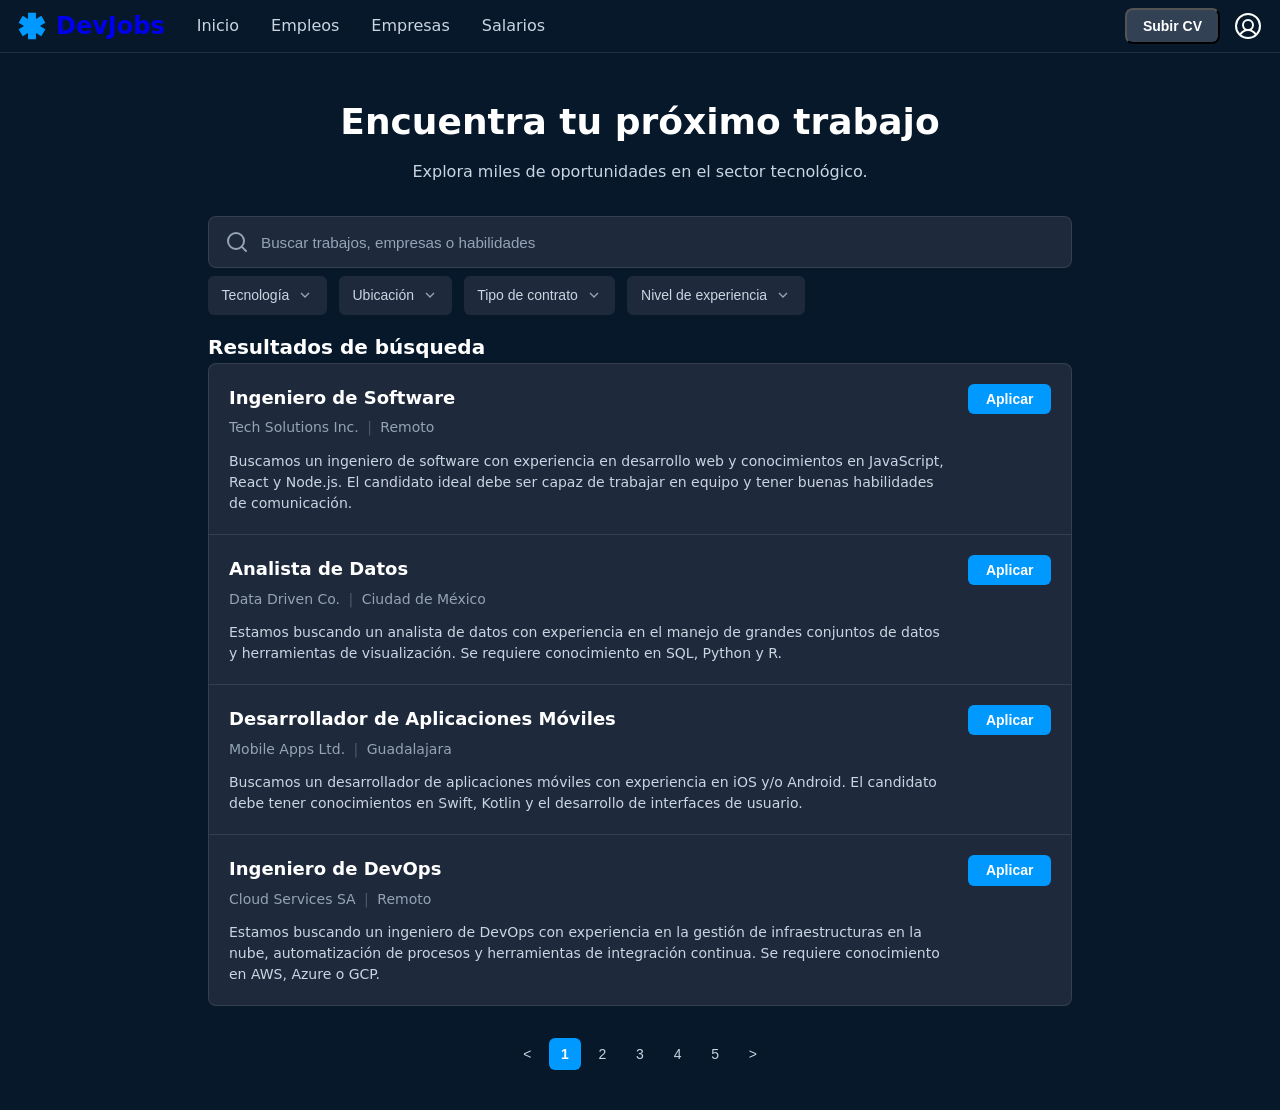
==== buscar.html @ 7b13c93d "Deleting 'todos' from dropdown-menu" ====
<!DOCTYPE html>
<html lang="es">

<head>
  <title>DevJobs - Buscar Empleos</title>

  <meta charset="UTF-8">
  <meta name="viewport" content="width=device-width, initial-scale=1.0">
  <meta name="description" content="Busca las mejores ofertas de trabajo para desarrolladores en DevJobs.">

  <link rel="stylesheet" href="./css/buscar.css" />
</head>

<body>
  <header>
    <a href="buscar.html">
      <h1>
        <svg class="h-8 w-8 text-primary" fill="none" viewBox="0 0 48 48" xmlns="http://www.w3.org/2000/svg">
          <path clip-rule="evenodd" d="M12.0799 24L4 19.2479L9.95537 8.75216L18.04 13.4961L18.0446 4H29.9554L29.96 13.4961L38.0446 8.75216L44 19.2479L35.92 24L44 28.7521L38.0446 39.2479L29.96 34.5039L29.9554 44H18.0446L18.04 34.5039L9.95537 39.2479L4 28.7521L12.0799 24Z" fill="currentColor" fill-rule="evenodd"></path>
        </svg>
        DevJobs
      </h1>
    </a>

    <nav>
      <a href="index.html">Inicio</a>
      <a href="empleos.html">Empleos</a>
      <a href="empresas.html">Empresas</a>
      <a href="salarios.html">Salarios</a>
    </nav>

    <div>
      <button type="button">Subir CV</button>
      <a href="perfil.html">
        <svg xmlns="http://www.w3.org/2000/svg" width="24" height="24" fill="#ffffff" viewBox="0 0 256 256"><path d="M128,24A104,104,0,1,0,232,128,104.11,104.11,0,0,0,128,24ZM74.08,197.5a64,64,0,0,1,107.84,0,87.83,87.83,0,0,1-107.84,0ZM96,120a32,32,0,1,1,32,32A32,32,0,0,1,96,120Zm97.76,66.41a79.66,79.66,0,0,0-36.06-28.75,48,48,0,1,0-59.4,0,79.66,79.66,0,0,0-36.06,28.75,88,88,0,1,1,131.52,0Z"></path></svg>
      </a>
    </div>
  </header>

  <main>
    <!-- Hero / Buscador -->
    <section class="hero-section">
      <h2>Encuentra tu próximo trabajo</h2>
      <p>Explora miles de oportunidades en el sector tecnológico.</p>

      <form role="search">
        <div>
          <svg xmlns="http://www.w3.org/2000/svg" width="24" height="24" viewBox="0 0 24 24" fill="none"
            stroke="currentColor" stroke-width="2" stroke-linecap="round" stroke-linejoin="round">
            <circle cx="11" cy="11" r="8"></circle>
            <line x1="21" y1="21" x2="16.65" y2="16.65"></line>
          </svg>
          <input required type="text" placeholder="Buscar trabajos, empresas o habilidades">
        </div>
      </form>
    </section>

    <!-- Filtros -->
    <section class="filters-section">

      <!-- Filtro Tecnología -->
      <div class="dropdown">
        <button class="dropdown-btn" type="button" data-default="Tecnología">
          <span>Tecnología</span>
          <svg xmlns="http://www.w3.org/2000/svg" width="16" height="16" viewBox="0 0 24 24" fill="none" stroke="currentColor" stroke-width="2"><path d="m6 9 6 6 6-6"/></svg>
        </button>
        <ul class="dropdown-menu" data-filter="technology">
        </ul>
      </div>

      <!-- Filtro Ubicación -->
      <div class="dropdown">
        <button class="dropdown-btn" type="button" data-default="Ubicación">
          <span>Ubicación</span>
          <svg xmlns="http://www.w3.org/2000/svg" width="16" height="16" viewBox="0 0 24 24" fill="none" stroke="currentColor" stroke-width="2"><path d="m6 9 6 6 6-6"/></svg>
        </button>
        <ul class="dropdown-menu" data-filter="location">
        </ul>
      </div>

      <!-- Filtro Tipo de contrato -->
      <div class="dropdown"> 
        <button class="dropdown-btn" type="button" data-default="Tipo de contrato">
          <span>Tipo de contrato</span>
          <svg xmlns="http://www.w3.org/2000/svg" width="16" height="16" viewBox="0 0 24 24" fill="none" stroke="currentColor" stroke-width="2"><path d="m6 9 6 6 6-6"/></svg>
        </button>
        <ul class="dropdown-menu" data-filter="contract">
        </ul> 
      </div>

      <!-- Filtro Nivel de experiencia -->
      <div class="dropdown">
        <button class="dropdown-btn" type="button" data-default="Nivel de experiencia">
          <span>Nivel de experiencia</span>
          <svg xmlns="http://www.w3.org/2000/svg" width="16" height="16" viewBox="0 0 24 24" fill="none" stroke="currentColor" stroke-width="2"><path d="m6 9 6 6 6-6"/></svg>
        </button>
        <ul class="dropdown-menu" data-filter="level">
        </ul>
      </div>

    </section>

    <!-- Lista de Resultados -->
    <section class="results-section">

      <header class="results-header">
        <h2>Resultados de búsqueda</h2>
        <p id="results-counter" hidden>Se encontraron <span id="results-count">0</span> ofertas de empleo</p>
      </header>

      <div role="list" class="job-list">
        
        <article class="job-card" role="listitem">
          <header class="job-card__header">
            <div>
              <h3>Ingeniero de Software</h3>
              <p class="job-card__meta">Tech Solutions Inc. <span>|</span> Remoto</p>
            </div>
            <button type="button" class="btn-apply">Aplicar</button>
          </header>
          <p class="job-card__body">
            Buscamos un ingeniero de software con experiencia en desarrollo web y conocimientos en JavaScript, React y Node.js. El candidato ideal debe ser capaz de trabajar en equipo y tener buenas habilidades de comunicación.
          </p>
        </article>

        <article class="job-card" role="listitem">
          <header class="job-card__header">
            <div>
              <h3>Analista de Datos</h3>
              <p class="job-card__meta">Data Driven Co. <span>|</span> Ciudad de México</p>
            </div>
            <button type="button" class="btn-apply">Aplicar</button>
          </header>
          <p class="job-card__body">
            Estamos buscando un analista de datos con experiencia en el manejo de grandes conjuntos de datos y herramientas de visualización. Se requiere conocimiento en SQL, Python y R.
          </p>
        </article>

        <article class="job-card" role="listitem">
          <header class="job-card__header">
            <div>
              <h3>Desarrollador de Aplicaciones Móviles</h3>
              <p class="job-card__meta">Mobile Apps Ltd. <span>|</span> Guadalajara</p>
            </div>
            <button type="button" class="btn-apply">Aplicar</button>
          </header>
          <p class="job-card__body">
            Buscamos un desarrollador de aplicaciones móviles con experiencia en iOS y/o Android. El candidato debe tener conocimientos en Swift, Kotlin y el desarrollo de interfaces de usuario.
          </p>
        </article>

        <article class="job-card" role="listitem">
          <header class="job-card__header">
            <div>
              <h3>Ingeniero de DevOps</h3>
              <p class="job-card__meta">Cloud Services SA <span>|</span> Remoto</p>
            </div>
            <button type="button" class="btn-apply">Aplicar</button>
          </header>
          <p class="job-card__body">
            Estamos buscando un ingeniero de DevOps con experiencia en la gestión de infraestructuras en la nube, automatización de procesos y herramientas de integración continua. Se requiere conocimiento en AWS, Azure o GCP.
          </p>
        </article>
      </div>
    </section>

    <!-- Paginación -->
    <nav class="pagination" aria-label="Navegación de páginas">
      <button type="button" class="pagination__btn">&lt;</button>
      <button type="button" class="pagination__btn active">1</button>
      <button type="button" class="pagination__btn">2</button>
      <button type="button" class="pagination__btn">3</button>
      <button type="button" class="pagination__btn">4</button>
      <button type="button" class="pagination__btn">5</button>
      <button type="button" class="pagination__btn">&gt;</button>
    </nav>
  </main>

  <script type="module" src="./js/buscar.js"></script>
  <script type="module" src="./js/ui/filterView.js"></script>
</body>

</html>
---- css/buscar.css ----
@import url(./global.css);

body > header {
  justify-content: flex-start;
  gap: 2rem;/
}

header > div:last-child {
  margin-left: auto;
  display: flex;
  align-items: center; /* Centra el botón y el avatar entre sí */
  gap: 0.75rem;

  a {
    display: flex; 
    align-items: center;
    justify-content: center;
  }

  svg {
    width: 2rem;
    height: 2rem;
    display: block;
  }
}

/* Contenedor Principal */
main {
  max-width: 56rem;
  width: 100%;
  margin: 0 auto;
  padding: 2.5rem 1rem;
}

/* Hero Section / Titulo principal y Buscador */
.hero-section {
  text-align: center;
  margin-bottom: 0.5rem;

  h2 {
    font-size: 2.25rem;
    font-weight: 800;
    margin-bottom: 0.5rem;
    color: var(--text-primary);
  }

  p {
    color: var(--text-secondary);
    font-size: 1rem;
    margin-bottom: 2rem;
  }
}

/* Formulario de Búsqueda */
form {
  width: 100%;
  margin: 0 auto;

  div {
    display: flex;
    align-items: center;
    background-color: var(--input-bg);
    border-radius: 0.5rem;
    border: 1px solid var(--border);
    padding: 0.75rem 1rem;
    gap: 0.75rem;
    height: 3.25rem;

    svg {
      color: var(--text-muted);
      flex-shrink: 0;
    }

    input[type="text"] {
      flex: 1;
      background: transparent;
      border: none;
      outline: none;
      color: var(--text-primary);
      font-size: 0.95rem;

      &::placeholder {
        color: var(--text-muted);
      }
    }
  }
}

/* Sección de Filtros (Sin el fondo gris previo) */
.filters-section {
  display: flex;
  flex-wrap: wrap;
  gap: 0.75rem;
  align-items: center;
  margin-bottom: 1rem;
}

.dropdown-btn {
  display: inline-flex;
  align-items: center;
  gap: 0.5rem;
  background-color: var(--card-bg);
  border: 0px solid var(--border);
  color: var(--text-secondary);
  padding: 0.7rem 0.85rem;
  border-radius: 0.375rem;
  font-size: 0.875rem;
  cursor: pointer;
  transition: border-color 0.2s, color 0.2s;

  &:hover {
    border-color: var(--text-secondary);
    color: var(--text-primary);
  }

  svg {
    color: var(--text-muted);
  }
}

/* Posicionamiento del contenedor del filtro */
.dropdown {
  position: relative;
}

/* Menú desplegable oculto por defecto */
.dropdown-menu {
  display: none;
  position: absolute;
  top: calc(100% + 0.5rem);
  left: 0;
  min-width: 10rem;
  background-color: var(--card-bg);
  border: 1px solid var(--border);
  border-radius: 0.5rem;
  padding: 0.5rem 0;
  list-style: none;
  box-shadow: 0 10px 15px -3px var(--shadow);
  z-index: 20;
}

/* Clase para mostrar el menú desde JavaScript o CSS */
.dropdown-menu.show {
  display: block;
}

/* Elementos de la lista */
.dropdown-item {
  list-style: none;
}

/* Área cliqueable completa */
.dropdown-checkbox-label {
  display: flex;
  align-items: center;
  justify-content: space-between;
  padding: 0.5rem 0.75rem;
  cursor: pointer;
  user-select: none;
  border-radius: 4px;
  transition: background-color 0.15s ease, opacity 0.2s ease;
}

.dropdown-checkbox-label:has(.dropdown-checkbox:checked) {
  background-color: var(--color-surface-hover, rgba(0, 0, 0, 0.35));
}

.dropdown-checkbox-label:hover {
  background-color: var(--color-surface-hover, rgba(0, 0, 0, 0.35));
}

.dropdown-text {
  order: 1;
  font-size: 0.9rem;
  color: white
}

/* Checkbox al extremo derecho */
.dropdown-checkbox {
  order: 2; /* Garantiza que vaya al final (derecha) */
  appearance: none;
  -webkit-appearance: none;
  width: 1rem;
  height: 1rem;
  margin: 0;
  cursor: pointer;
  display: flex;
  align-items: center;
  justify-content: flex-end; /* Pega el check al borde derecho */
}

/* Check gris translúcido */
.dropdown-checkbox:checked::after {
  content: "";
  display: block;
  width: 5px;
  height: 10px;
  border: solid rgba(255, 255, 255); 
  border-width: 0 2px 2px 0;
  transform: rotate(45deg);
  margin-top: -2px;
}

/* .dropdown-item {
  width: 100%;
  text-align: left;
  background: transparent;
  border: none;
  padding: 0.5rem 1rem;
  color: var(--text-secondary);
  font-size: 0.875rem;
  cursor: pointer;
  transition: background-color 0.2s, color 0.2s;

  &:hover {
    background-color: var(--input-bg);
    color: var(--text-primary);
  }
} */

/* Resultados y Tarjetas de Empleo */
.results-section {
  margin-bottom: 2rem;
}

.results-header {
  display: flex;
  align-items: baseline;
  gap: 0.75rem;
  
  h2 {
    font-size: 1.25rem;
    font-weight: 700;
    color: var(--text-primary);
  }

  p {
    color: var(--text-secondary);
    font-size: 0.875rem;

    span {
      font-weight: 600;
      color: var(--text-primary);
    }
  }
}

.job-list {
  display: flex;
  flex-direction: column;
  background-color: var(--card-bg);
  border: 1px solid var(--border);
  border-radius: 0.5rem;
  overflow: hidden;
}

.job-card {
  padding: 1.25rem;
  border-bottom: 1px solid var(--border);

  &:last-child {
    border-bottom: none;
  }
}

.job-card__header {
  display: flex;
  justify-content: space-between;
  align-items: flex-start;
  gap: 1rem;
  margin-bottom: 0.75rem;

  h3 {
    font-size: 1.125rem;
    font-weight: 700;
    color: var(--text-primary);
  }
}

.job-card__meta {
  font-size: 0.875rem;
  color: var(--text-muted);
  margin-top: 0.25rem;

  span {
    margin: 0 0.25rem;
    opacity: 0.4;
  }
}

.job-card__body {
  color: var(--text-secondary);
  font-size: 0.875rem;
  line-height: 1.5;
  max-width: 88%;
}

.btn-apply {
  background-color: var(--primary-light);
  color: var(--text-primary);
  border: none;
  padding: 0.45rem 1.1rem;
  border-radius: 0.375rem;
  font-weight: 600;
  font-size: 0.875rem;
  cursor: pointer;
  transition: opacity 0.2s;
  flex-shrink: 0;

  &:hover {
    opacity: 0.7;
  }
}

/* Navegación de Paginación */
.pagination {
  display: flex;
  justify-content: center;
  align-items: center;
  gap: 0.35rem;
  margin-top: 2rem;
}

.pagination__btn {
  background: transparent;
  border: none;
  color: var(--text-secondary);
  min-width: 2rem;
  height: 2rem;
  padding: 0 0.5rem;
  border-radius: 0.375rem;
  display: flex;
  align-items: center;
  justify-content: center;
  font-size: 0.875rem;
  cursor: pointer;

  &:hover {
    background-color: var(--input-bg);
    color: var(--text-primary);
  }

  &.active {
    background-color: var(--primary-light);
    color: var(--text-primary);
    font-weight: 700;
  }
}
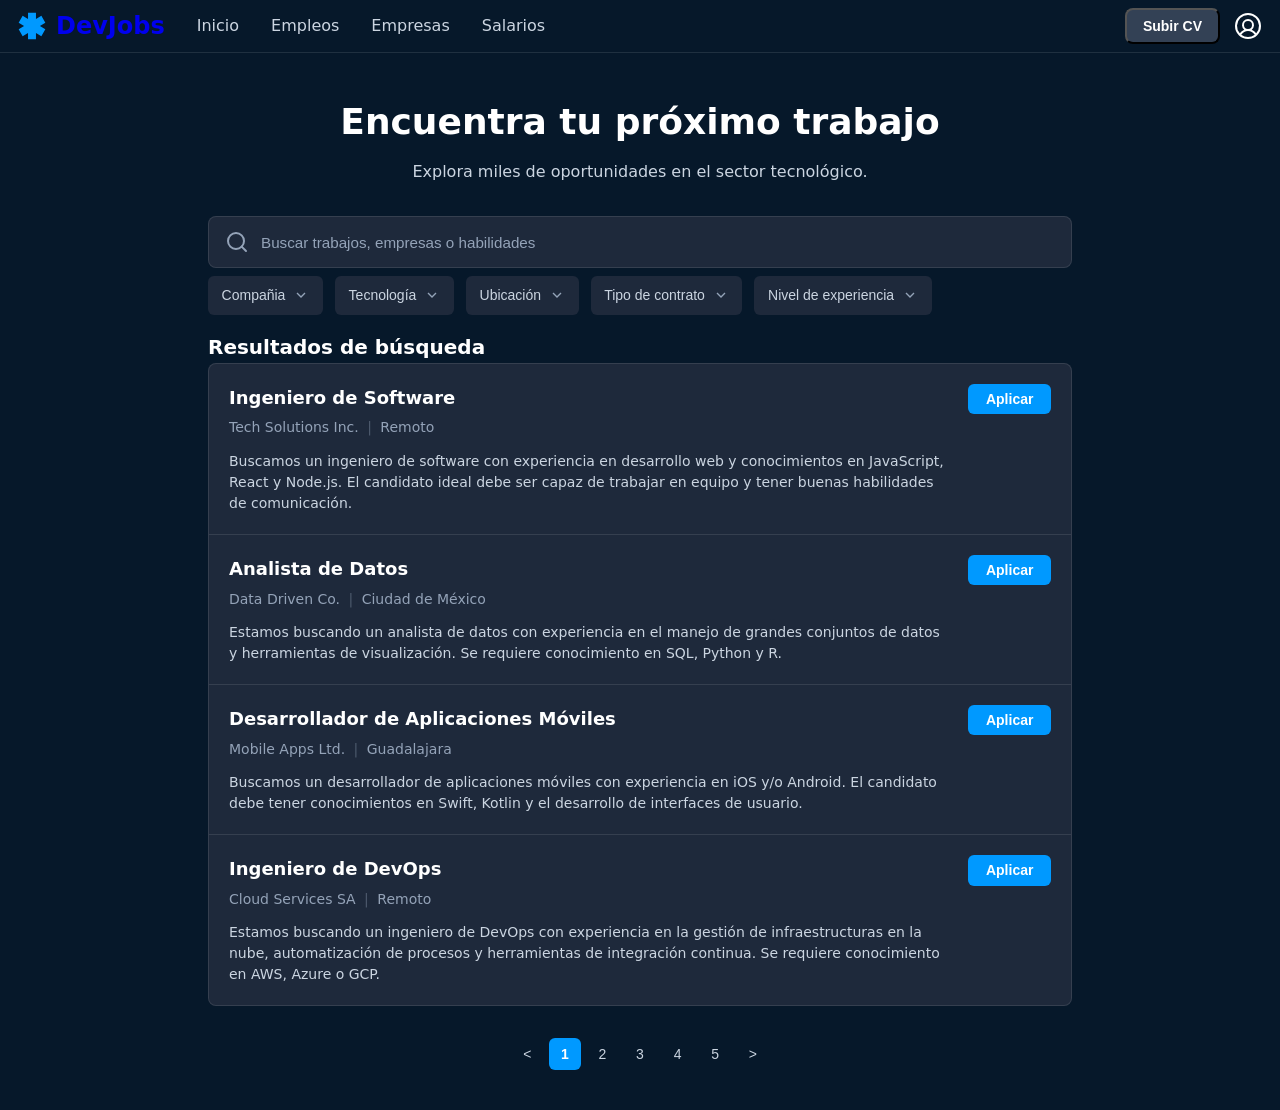
==== commit 2986b753: "adding category compañia to the filters" ====
--- a/buscar.html
+++ b/buscar.html
@@ -57,6 +57,16 @@
 
     <!-- Filtros -->
     <section class="filters-section">
+
+      <!-- Filtro Compañia -->
+      <div class="dropdown">
+        <button class="dropdown-btn" type="button" data-default="Compañia">
+          <span>Compañia</span>
+          <svg xmlns="http://www.w3.org/2000/svg" width="16" height="16" viewBox="0 0 24 24" fill="none" stroke="currentColor" stroke-width="2"><path d="m6 9 6 6 6-6"/></svg>
+        </button>
+        <ul class="dropdown-menu" data-filter="company">
+        </ul>
+      </div>
 
       <!-- Filtro Tecnología -->
       <div class="dropdown">
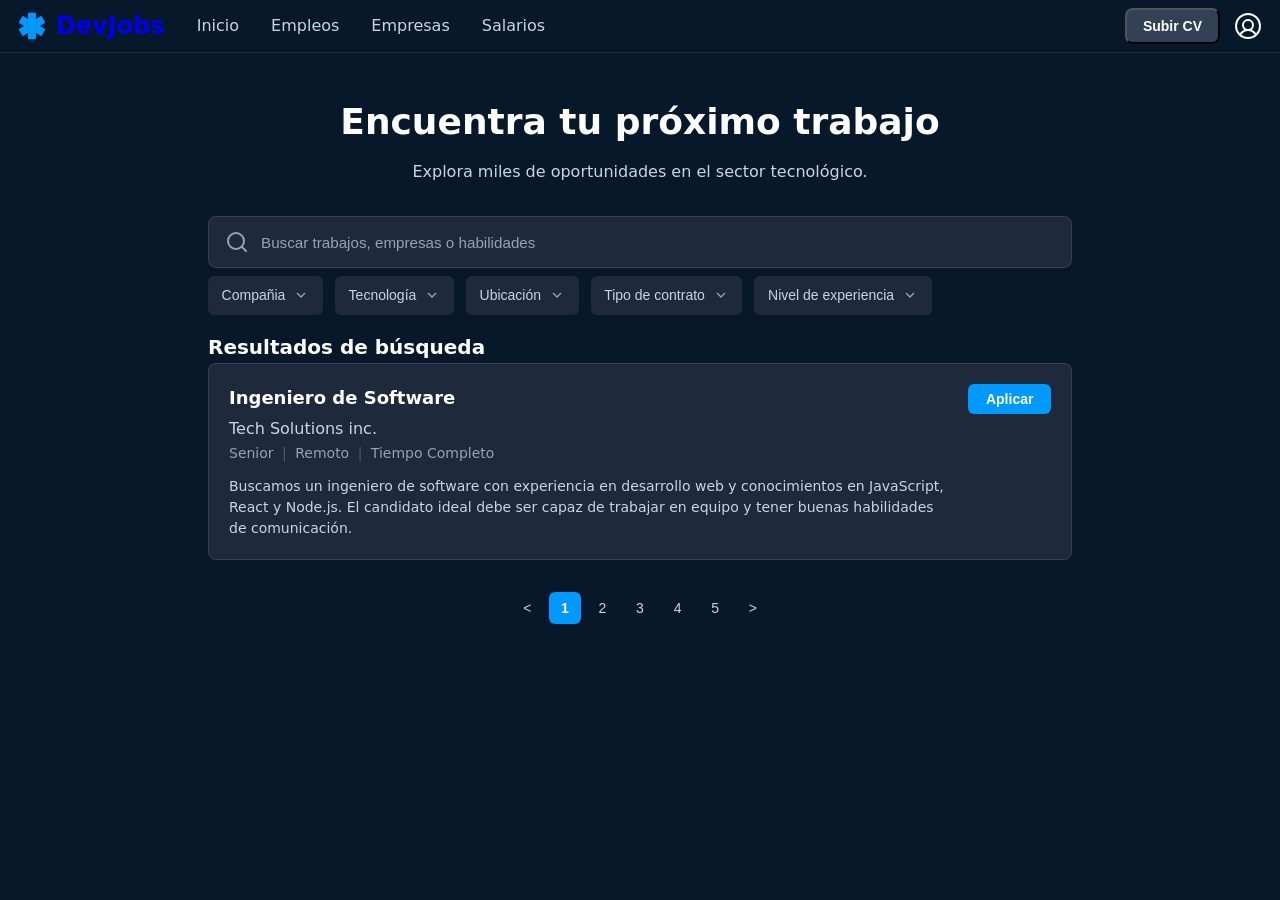
==== commit 01eb591e: "feat(jobs): implement ACL adapter for backend payload normalization - Enforce fail-fast gate on crit" ====
--- a/buscar.html
+++ b/buscar.html
@@ -119,59 +119,51 @@
       </header>
 
       <div role="list" class="job-list">
-        
+
+        <template id="job-card-template">
+          <article class="job-card" role="listitem">
+            <header class="job-card-header">
+              <div>
+                <h3 class="job-card-title" data-field="title">Ingeniero de Software</h3>
+                <p class="job-card-company">Tech Solutions inc.</p>
+                <p   class="job-card-meta">
+                  <span class="text-info" data-field="level">Senior</span>
+                  <span class="separator">|</span> 
+                  <span class="text-info" data-field="location">Remoto</span>
+                  <span class="separator">|</span> 
+                  <span class="text-info" data-field="contract">Tiempo Completo</span>
+                </p>
+              </div>
+              <button type="button" class="btn-apply">Aplicar</button>
+            </header>
+            <p class="job-card-body" data-field="description">
+              Buscamos un ingeniero de software con experiencia en desarrollo web y conocimientos en JavaScript, React y Node.js. El candidato ideal debe ser capaz de trabajar en equipo y tener buenas habilidades de comunicación.
+            </p>
+          </article>
+        </template>
+
         <article class="job-card" role="listitem">
-          <header class="job-card__header">
+          <header class="job-card-header">
             <div>
-              <h3>Ingeniero de Software</h3>
-              <p class="job-card__meta">Tech Solutions Inc. <span>|</span> Remoto</p>
+              <h3 class="job-card-title" data-field="role">Ingeniero de Software</h3>
+              <p class="job-card-company">Tech Solutions inc.</p>
+              <p class="job-card-meta">
+                <span class="text-info" data-field="level">Senior</span>
+                <span class="separator">|</span> 
+                <span class="text-info" data-field="location">Remoto</span>
+                <span class="separator">|</span> 
+                <span class="text-info" data-field="contract">Tiempo Completo</span>
+              </p>
             </div>
             <button type="button" class="btn-apply">Aplicar</button>
           </header>
-          <p class="job-card__body">
+          <p class="job-card-body" data-field="description">
             Buscamos un ingeniero de software con experiencia en desarrollo web y conocimientos en JavaScript, React y Node.js. El candidato ideal debe ser capaz de trabajar en equipo y tener buenas habilidades de comunicación.
           </p>
         </article>
 
-        <article class="job-card" role="listitem">
-          <header class="job-card__header">
-            <div>
-              <h3>Analista de Datos</h3>
-              <p class="job-card__meta">Data Driven Co. <span>|</span> Ciudad de México</p>
-            </div>
-            <button type="button" class="btn-apply">Aplicar</button>
-          </header>
-          <p class="job-card__body">
-            Estamos buscando un analista de datos con experiencia en el manejo de grandes conjuntos de datos y herramientas de visualización. Se requiere conocimiento en SQL, Python y R.
-          </p>
-        </article>
+      </div>
 
-        <article class="job-card" role="listitem">
-          <header class="job-card__header">
-            <div>
-              <h3>Desarrollador de Aplicaciones Móviles</h3>
-              <p class="job-card__meta">Mobile Apps Ltd. <span>|</span> Guadalajara</p>
-            </div>
-            <button type="button" class="btn-apply">Aplicar</button>
-          </header>
-          <p class="job-card__body">
-            Buscamos un desarrollador de aplicaciones móviles con experiencia en iOS y/o Android. El candidato debe tener conocimientos en Swift, Kotlin y el desarrollo de interfaces de usuario.
-          </p>
-        </article>
-
-        <article class="job-card" role="listitem">
-          <header class="job-card__header">
-            <div>
-              <h3>Ingeniero de DevOps</h3>
-              <p class="job-card__meta">Cloud Services SA <span>|</span> Remoto</p>
-            </div>
-            <button type="button" class="btn-apply">Aplicar</button>
-          </header>
-          <p class="job-card__body">
-            Estamos buscando un ingeniero de DevOps con experiencia en la gestión de infraestructuras en la nube, automatización de procesos y herramientas de integración continua. Se requiere conocimiento en AWS, Azure o GCP.
-          </p>
-        </article>
-      </div>
     </section>
 
     <!-- Paginación -->
--- a/css/buscar.css
+++ b/css/buscar.css
@@ -201,23 +201,6 @@
   margin-top: -2px;
 }
 
-/* .dropdown-item {
-  width: 100%;
-  text-align: left;
-  background: transparent;
-  border: none;
-  padding: 0.5rem 1rem;
-  color: var(--text-secondary);
-  font-size: 0.875rem;
-  cursor: pointer;
-  transition: background-color 0.2s, color 0.2s;
-
-  &:hover {
-    background-color: var(--input-bg);
-    color: var(--text-primary);
-  }
-} */
-
 /* Resultados y Tarjetas de Empleo */
 .results-section {
   margin-bottom: 2rem;
@@ -263,32 +246,42 @@
   }
 }
 
-.job-card__header {
+.job-card-header {
   display: flex;
   justify-content: space-between;
   align-items: flex-start;
   gap: 1rem;
   margin-bottom: 0.75rem;
 
-  h3 {
+  .job-card-title {
     font-size: 1.125rem;
     font-weight: 700;
     color: var(--text-primary);
   }
 }
 
-.job-card__meta {
+.job-card-company {
+  color: var(--text-secondary);
+  font-size: 1rem;
+  margin-top: 0.25rem;
+}
+
+.job-card-meta {
   font-size: 0.875rem;
   color: var(--text-muted);
-  margin-top: 0.25rem;
-
-  span {
+  
+
+  .text-info {
+    font-weight: 500;
+  }
+
+  .separator {
     margin: 0 0.25rem;
     opacity: 0.4;
   }
 }
 
-.job-card__body {
+.job-card-body {
   color: var(--text-secondary);
   font-size: 0.875rem;
   line-height: 1.5;
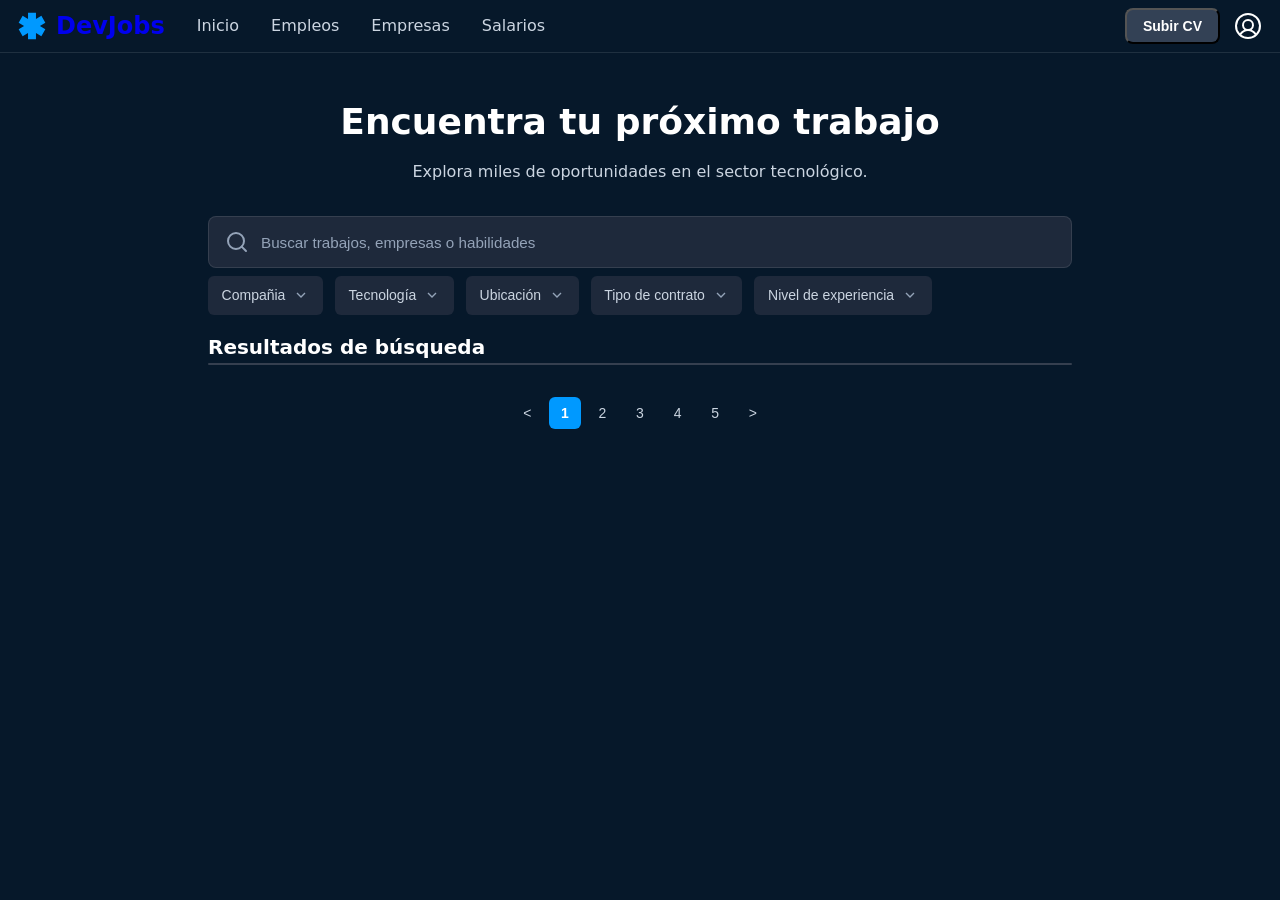
==== commit 909612ae: "feature: jobView.js implementation" ====
--- a/buscar.html
+++ b/buscar.html
@@ -125,8 +125,8 @@
             <header class="job-card-header">
               <div>
                 <h3 class="job-card-title" data-field="title">Ingeniero de Software</h3>
-                <p class="job-card-company">Tech Solutions inc.</p>
-                <p   class="job-card-meta">
+                <p class="job-card-company" data-field="company">Tech Solutions inc.</p>
+                <p class="job-card-meta">
                   <span class="text-info" data-field="level">Senior</span>
                   <span class="separator">|</span> 
                   <span class="text-info" data-field="location">Remoto</span>
@@ -141,26 +141,6 @@
             </p>
           </article>
         </template>
-
-        <article class="job-card" role="listitem">
-          <header class="job-card-header">
-            <div>
-              <h3 class="job-card-title" data-field="role">Ingeniero de Software</h3>
-              <p class="job-card-company">Tech Solutions inc.</p>
-              <p class="job-card-meta">
-                <span class="text-info" data-field="level">Senior</span>
-                <span class="separator">|</span> 
-                <span class="text-info" data-field="location">Remoto</span>
-                <span class="separator">|</span> 
-                <span class="text-info" data-field="contract">Tiempo Completo</span>
-              </p>
-            </div>
-            <button type="button" class="btn-apply">Aplicar</button>
-          </header>
-          <p class="job-card-body" data-field="description">
-            Buscamos un ingeniero de software con experiencia en desarrollo web y conocimientos en JavaScript, React y Node.js. El candidato ideal debe ser capaz de trabajar en equipo y tener buenas habilidades de comunicación.
-          </p>
-        </article>
 
       </div>
 
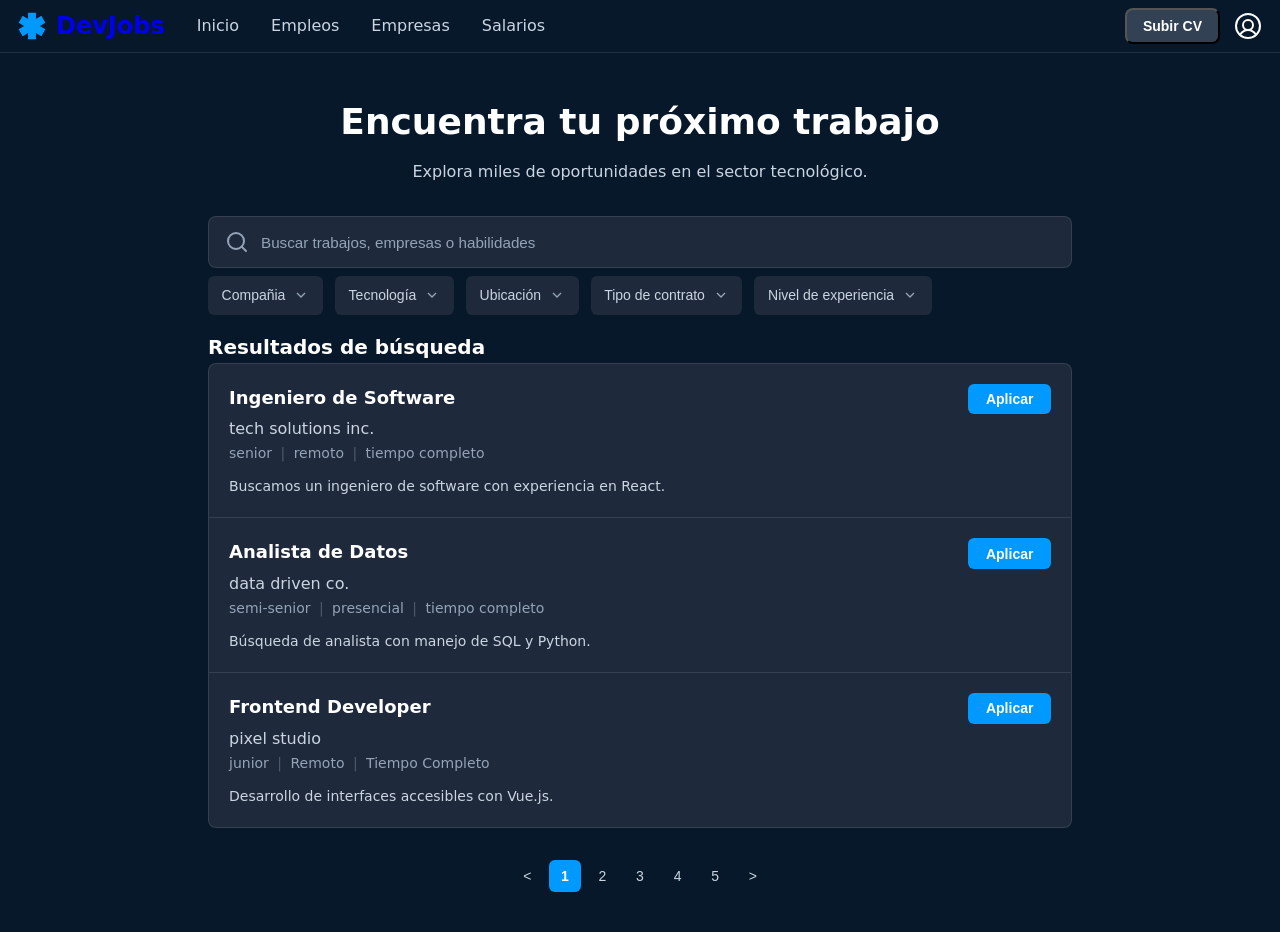
==== commit 9704c607: "fix: fixing html job-list" ====
--- a/buscar.html
+++ b/buscar.html
@@ -118,9 +118,9 @@
         <p id="results-counter" hidden>Se encontraron <span id="results-count">0</span> ofertas de empleo</p>
       </header>
 
-      <div role="list" class="job-list">
-
-        <template id="job-card-template">
+      <div role="list" class="job-list"></div>
+      
+      <template id="job-card-template">
           <article class="job-card" role="listitem">
             <header class="job-card-header">
               <div>
@@ -140,9 +140,7 @@
               Buscamos un ingeniero de software con experiencia en desarrollo web y conocimientos en JavaScript, React y Node.js. El candidato ideal debe ser capaz de trabajar en equipo y tener buenas habilidades de comunicación.
             </p>
           </article>
-        </template>
-
-      </div>
+      </template>
 
     </section>
 
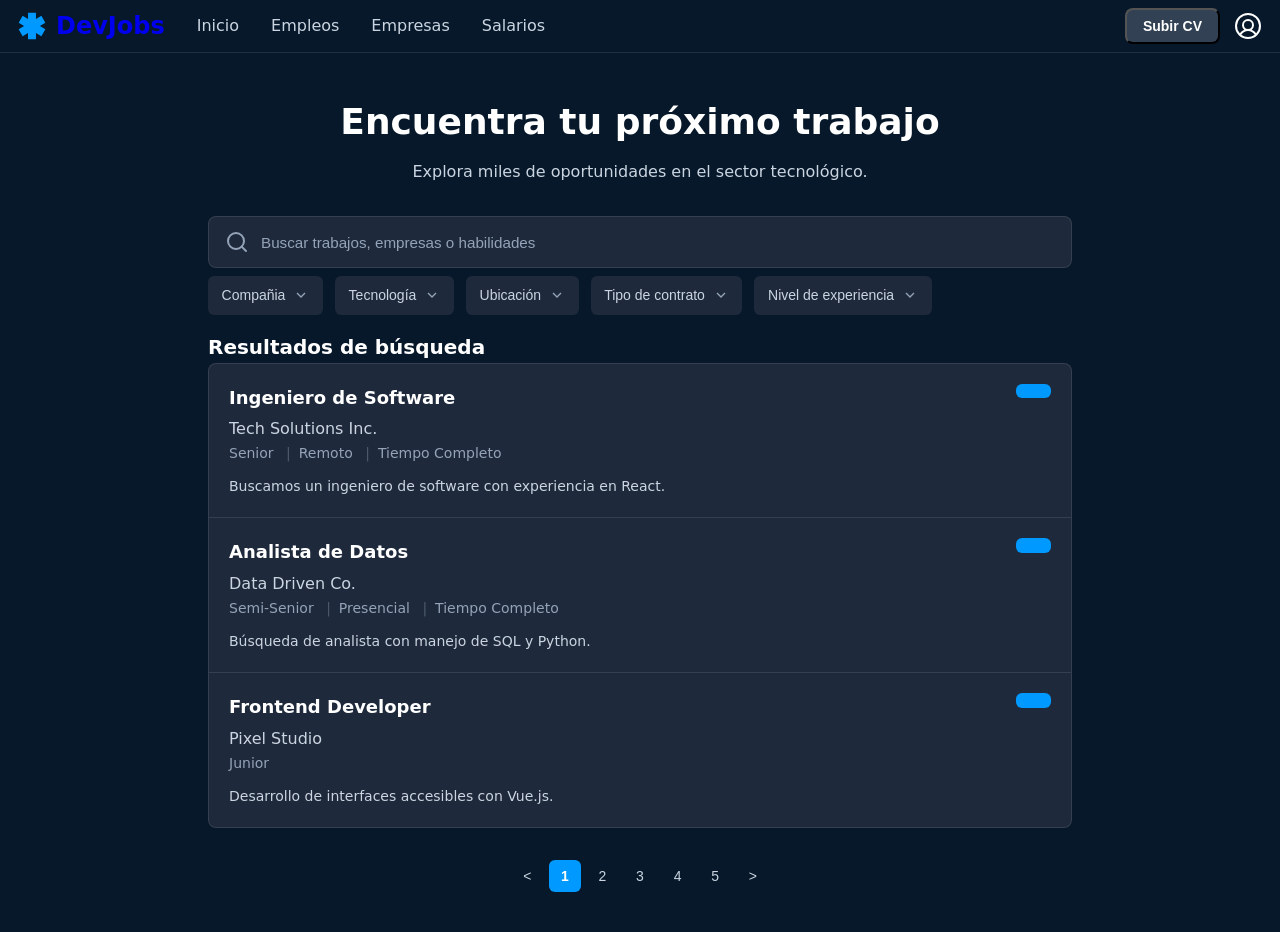
==== commit 2a098dff: "refactor css, deleting separators | and driving with css" ====
--- a/buscar.html
+++ b/buscar.html
@@ -124,21 +124,17 @@
           <article class="job-card" role="listitem">
             <header class="job-card-header">
               <div>
-                <h3 class="job-card-title" data-field="title">Ingeniero de Software</h3>
-                <p class="job-card-company" data-field="company">Tech Solutions inc.</p>
+                <h3 class="job-card-title" data-field="title"></h3>
+                <p class="job-card-company" data-field="company"></p>
                 <p class="job-card-meta">
-                  <span class="text-info" data-field="level">Senior</span>
-                  <span class="separator">|</span> 
-                  <span class="text-info" data-field="location">Remoto</span>
-                  <span class="separator">|</span> 
-                  <span class="text-info" data-field="contract">Tiempo Completo</span>
+                  <span class="text-info" data-field="level"></span>
+                  <span class="text-info" data-field="location"></span>
+                  <span class="text-info" data-field="contract"></span>
                 </p>
               </div>
-              <button type="button" class="btn-apply">Aplicar</button>
+              <button type="button" class="btn-apply"></button>
             </header>
-            <p class="job-card-body" data-field="description">
-              Buscamos un ingeniero de software con experiencia en desarrollo web y conocimientos en JavaScript, React y Node.js. El candidato ideal debe ser capaz de trabajar en equipo y tener buenas habilidades de comunicación.
-            </p>
+            <p class="job-card-body" data-field="description"></p>
           </article>
       </template>
 
--- a/css/buscar.css
+++ b/css/buscar.css
@@ -172,7 +172,8 @@
 .dropdown-text {
   order: 1;
   font-size: 0.9rem;
-  color: white
+  color: white;
+  text-transform: capitalize;
 }
 
 /* Checkbox al extremo derecho */
@@ -264,19 +265,26 @@
   color: var(--text-secondary);
   font-size: 1rem;
   margin-top: 0.25rem;
+  text-transform: capitalize;
 }
 
 .job-card-meta {
   font-size: 0.875rem;
   color: var(--text-muted);
   
-
   .text-info {
     font-weight: 500;
-  }
-
-  .separator {
-    margin: 0 0.25rem;
+    text-transform: capitalize;
+  }
+
+  .text-info:empty {
+    display: none;
+  }
+
+  .text-info:not(:empty) ~ 
+  .text-info:not(:empty)::before {
+    content: "|";
+    margin: 0 0.5rem;
     opacity: 0.4;
   }
 }
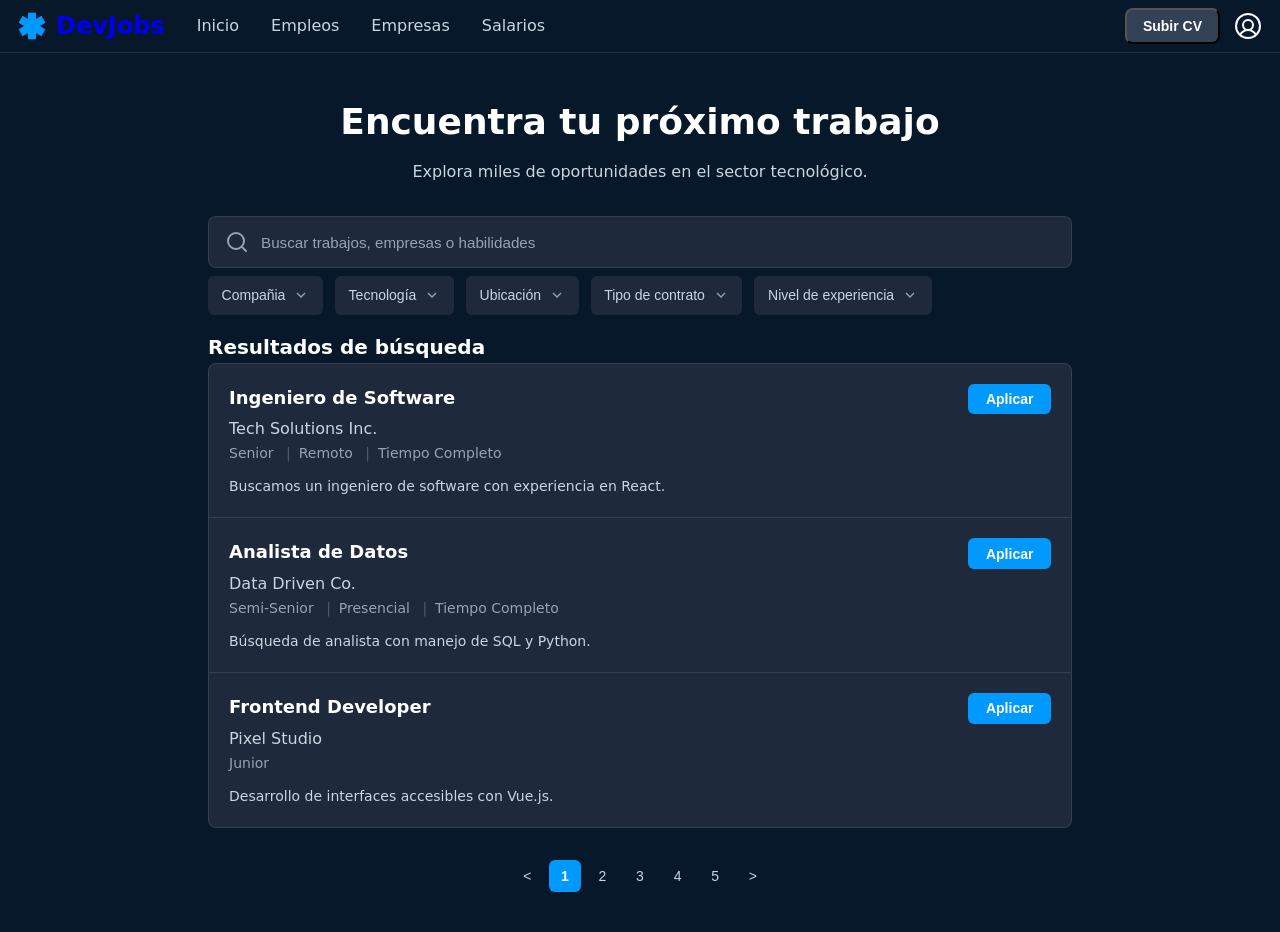
==== commit 1f27181b: "changing form in buscar.html" ====
--- a/buscar.html
+++ b/buscar.html
@@ -43,16 +43,26 @@
       <h2>Encuentra tu próximo trabajo</h2>
       <p>Explora miles de oportunidades en el sector tecnológico.</p>
 
-      <form role="search">
+      <form role="search" id="search-form">
         <div>
           <svg xmlns="http://www.w3.org/2000/svg" width="24" height="24" viewBox="0 0 24 24" fill="none"
-            stroke="currentColor" stroke-width="2" stroke-linecap="round" stroke-linejoin="round">
+            stroke="currentColor" stroke-width="2" stroke-linecap="round" stroke-linejoin="round"
+            aria-hidden="true">
             <circle cx="11" cy="11" r="8"></circle>
             <line x1="21" y1="21" x2="16.65" y2="16.65"></line>
           </svg>
-          <input required type="text" placeholder="Buscar trabajos, empresas o habilidades">
+          
+          <input 
+            type="text" 
+            id="search-input"
+            name="query"
+            placeholder="Buscar trabajos, empresas o habilidades"
+            aria-label="Buscar trabajos, empresas o habilidades"
+            autocomplete="off"
+          >
         </div>
       </form>
+      
     </section>
 
     <!-- Filtros -->
@@ -132,7 +142,7 @@
                   <span class="text-info" data-field="contract"></span>
                 </p>
               </div>
-              <button type="button" class="btn-apply"></button>
+              <button type="button" class="btn-apply">Aplicar</button>
             </header>
             <p class="job-card-body" data-field="description"></p>
           </article>
